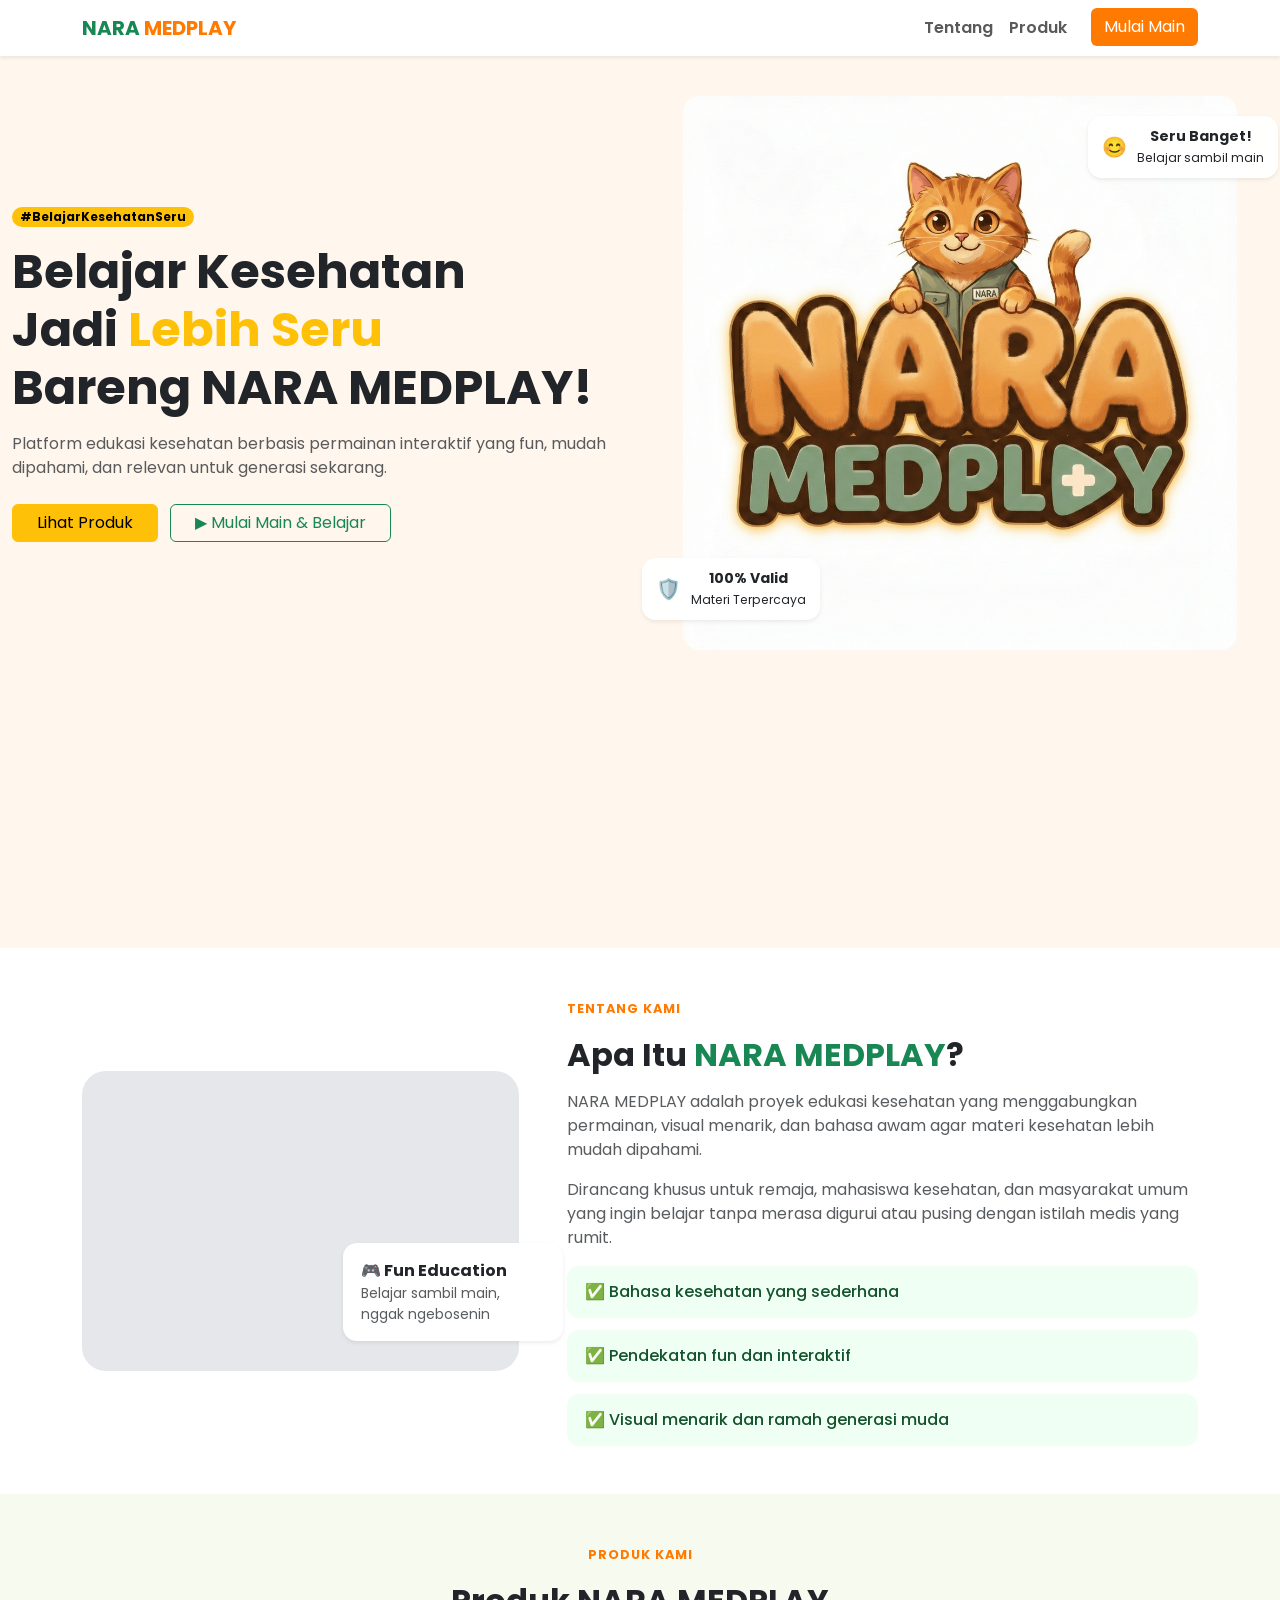
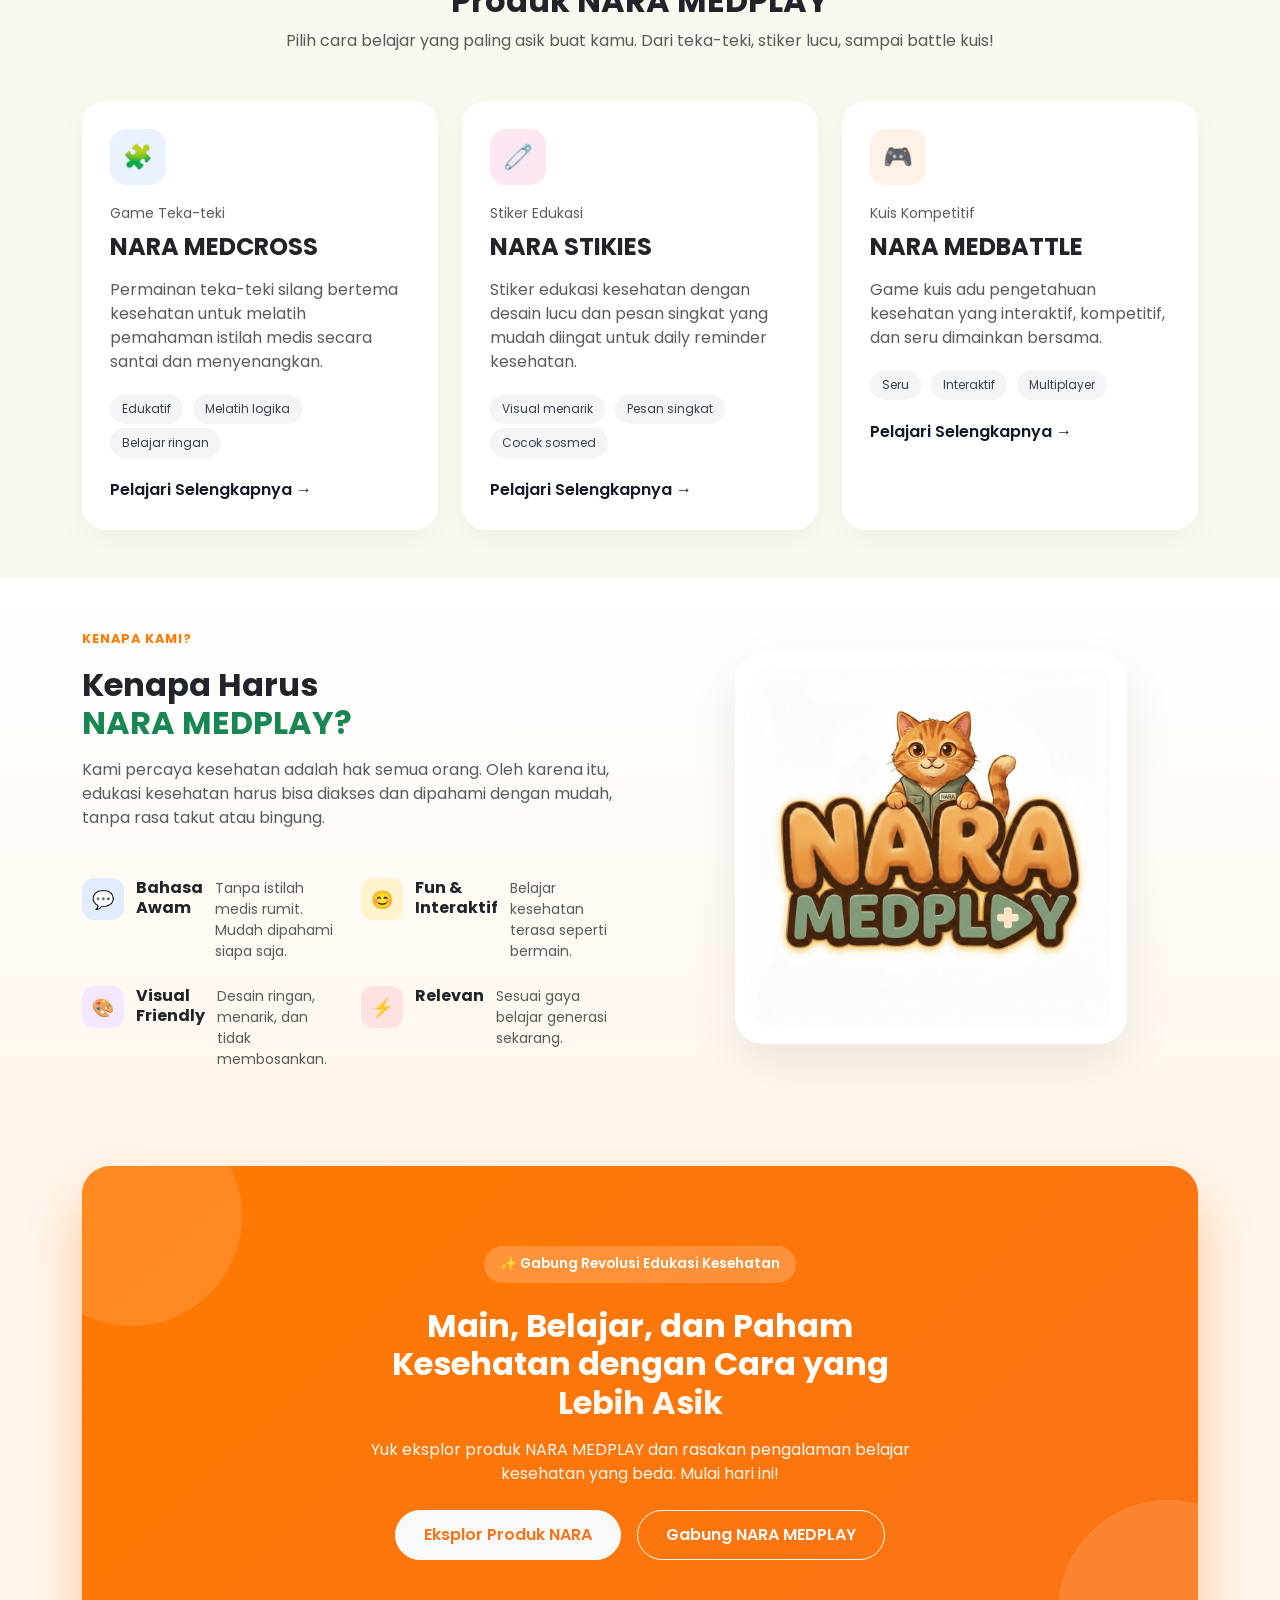
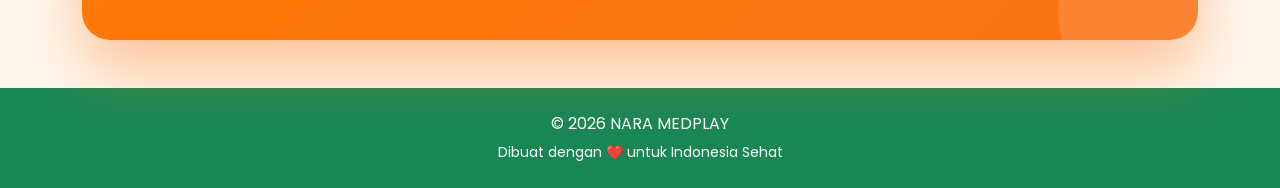
==== index.html @ 251568ed "Initial commit - NARA MEDPLAY landing page" ====
<!DOCTYPE html>
<html lang="id">
<head>
  <meta charset="UTF-8" />
  <title>NARA MEDPLAY</title>
  <meta name="viewport" content="width=device-width, initial-scale=1">

  <!-- Bootstrap CSS -->
  <link href="https://cdn.jsdelivr.net/npm/bootstrap@5.3.3/dist/css/bootstrap.min.css" rel="stylesheet">


  <!-- CSS -->

  <link rel="stylesheet" href="style.css">

  <!-- Google Font -->
  <link href="https://fonts.googleapis.com/css2?family=Poppins:wght@400;600;800&display=swap" rel="stylesheet">

  <style>
    body {
      font-family: 'Poppins', sans-serif;
    }
    .bg-green-soft { background-color: #e9f7ef; }
    .btn-orange { background-color: #ff7a00; color: white; }
    .btn-orange:hover { background-color: #e66e00; }
    .text-green { color: #198754; }
  </style>
</head>
<body>

<!-- NAVBAR -->
<nav class="navbar navbar-expand-lg bg-white shadow-sm fixed-top">
  <div class="container">
    <a class="navbar-brand fw-bold text-green" href="#">NARA <span style="color:#ff7a00">MEDPLAY</span></a>
    <button class="navbar-toggler" data-bs-toggle="collapse" data-bs-target="#nav">
      <span class="navbar-toggler-icon"></span>
    </button>
    <div id="nav" class="collapse navbar-collapse">
      <ul class="navbar-nav ms-auto fw-semibold">
        <li class="nav-item"><a class="nav-link" href="#about">Tentang</a></li>
        <li class="nav-item"><a class="nav-link" href="#produk">Produk</a></li>
        <li class="nav-item">
          <a class="btn btn-orange ms-lg-3" href="#produk">Mulai Main</a>
        </li>
      </ul>
    </div>
  </div>
</nav>

<!-- HERO -->
<section class="container-fluid hero-section pt-5 mt-5 py-5" style="background:#FFF7ED;">
  <div class="row align-items-center">

    <!-- KIRI: TEKS -->
    <div class="col-lg-6 mb-4 mb-lg-0">
      <span class="badge rounded-pill text-bg-warning mb-3">
        #BelajarKesehatanSeru
      </span>

      <h1 class="fw-bold display-5">
        Belajar Kesehatan<br>
        Jadi <span class="text-warning">Lebih Seru</span><br>
        Bareng NARA MEDPLAY!
      </h1>

      <p class="text-muted mt-3">
        Platform edukasi kesehatan berbasis permainan interaktif
        yang fun, mudah dipahami, dan relevan untuk generasi sekarang.
      </p>

      <div class="mt-4">
        <a href="#" class="btn btn-warning me-2 px-4">
          Lihat Produk
        </a>
        <a href="#" class="btn btn-outline-success px-4">
          ▶ Mulai Main & Belajar
        </a>
      </div>
    </div>

    <!-- KANAN: LOGO -->
<div class="col-lg-6 text-center">
  <div class="image-wrapper">

    <img
      src="assets/img/logo-nara.png"
      alt="NARA Medplay"
      class="img-fluid rounded-4 main-image"
    />

    <!-- KOTAK 1 -->
    <div class="info-card card-1 shadow-sm">
      <span class="icon">😊</span>
      <div>
        <strong>Seru Banget!</strong><br>
        <small>Belajar sambil main</small>
      </div>
    </div>

    <!-- KOTAK 2 -->
    <div class="info-card card-2 shadow-sm">
      <span class="icon">🛡️</span>
      <div>
        <strong>100% Valid</strong><br>
        <small>Materi Terpercaya</small>
      </div>
    </div>

  </div>
</div>


  </div>
</section>


<!-- ABOUT -->
<section class="about-section py-5">
  <div class="container">
    <div class="row align-items-center g-5">

      <!-- KIRI: GAMBAR -->
      <div class="col-md-5 position-relative">
       <div class="about-placeholder">

 
        <!-- <img src="assets/about-placeholder.png"
             alt="Tentang NARA Medplay"
             class="img-fluid rounded-4 shadow about-image"> -->
      </div>
        <!-- CARD FLOAT -->
        <div class="about-card shadow-sm">
          <strong>🎮 Fun Education</strong>
          <p class="mb-0 text-muted small">
            Belajar sambil main, nggak ngebosenin
          </p>
        </div>
      </div>

      <!-- KANAN: TEKS -->
      <div class="col-md-7">
        <span class="section-badge">TENTANG KAMI</span>

        <h2 class="fw-bold mt-3">
          Apa Itu <span class="text-success">NARA MEDPLAY</span>?
        </h2>

        <p class="text-muted mt-3">
          NARA MEDPLAY adalah proyek edukasi kesehatan yang menggabungkan
          permainan, visual menarik, dan bahasa awam agar materi kesehatan
          lebih mudah dipahami.
        </p>

        <p class="text-muted">
          Dirancang khusus untuk remaja, mahasiswa kesehatan, dan masyarakat
          umum yang ingin belajar tanpa merasa digurui atau pusing dengan
          istilah medis yang rumit.
        </p>

        <!-- LIST KEUNGGULAN -->
        <div class="feature-box">
          ✅ Bahasa kesehatan yang sederhana
        </div>
        <div class="feature-box">
          ✅ Pendekatan fun dan interaktif
        </div>
        <div class="feature-box">
          ✅ Visual menarik dan ramah generasi muda
        </div>
      </div>

    </div>
  </div>
</section>


<!-- PRODUK -->
<section class="product-section py-5">
  <div class="container">

    <!-- HEADER -->
    <div class="text-center mb-5">
      <span class="section-badge">PRODUK KAMI</span>
      <h2 class="fw-bold mt-3">Produk NARA MEDPLAY</h2>
      <p class="text-muted mt-2">
        Pilih cara belajar yang paling asik buat kamu.
        Dari teka-teki, stiker lucu, sampai battle kuis!
      </p>
    </div>

    <!-- CARD PRODUK -->
    <div class="row g-4">

      <!-- MEDCROSS -->
      <div class="col-md-4">
        <div class="product-card h-100">
          <div class="icon-box blue">
            🧩
          </div>

          <small class="text-muted">Game Teka-teki</small>
          <h4 class="fw-bold mt-2">NARA MEDCROSS</h4>

          <p class="text-muted mt-3">
            Permainan teka-teki silang bertema kesehatan untuk melatih
            pemahaman istilah medis secara santai dan menyenangkan.
          </p>

          <div class="tag-group">
            <span class="tag">Edukatif</span>
            <span class="tag">Melatih logika</span>
            <span class="tag">Belajar ringan</span>
          </div>

          <a href="soon.html" class="product-link">
            Pelajari Selengkapnya →
          </a>
        </div>
      </div>

      <!-- STIKIES -->
      <div class="col-md-4">
        <div class="product-card h-100">
          <div class="icon-box pink">
            🧷
          </div>

          <small class="text-muted">Stiker Edukasi</small>
          <h4 class="fw-bold mt-2">NARA STIKIES</h4>

          <p class="text-muted mt-3">
            Stiker edukasi kesehatan dengan desain lucu dan pesan singkat
            yang mudah diingat untuk daily reminder kesehatan.
          </p>

          <div class="tag-group">
            <span class="tag">Visual menarik</span>
            <span class="tag">Pesan singkat</span>
            <span class="tag">Cocok sosmed</span>
          </div>

          <a href="soon.html" class="product-link">
            Pelajari Selengkapnya →
          </a>
        </div>
      </div>

      <!-- MEDBATTLE -->
      <div class="col-md-4">
        <div class="product-card h-100">
          <div class="icon-box orange">
            🎮
          </div>

          <small class="text-muted">Kuis Kompetitif</small>
          <h4 class="fw-bold mt-2">NARA MEDBATTLE</h4>

          <p class="text-muted mt-3">
            Game kuis adu pengetahuan kesehatan yang interaktif,
            kompetitif, dan seru dimainkan bersama.
          </p>

          <div class="tag-group">
            <span class="tag">Seru</span>
            <span class="tag">Interaktif</span>
            <span class="tag">Multiplayer</span>
          </div>

          <a href="soon.html" class="product-link">
            Pelajari Selengkapnya →
          </a>
        </div>
      </div>

    </div>
  </div>
</section>

<!-- KENAPA HARUS NARA MEDPLAY -->

<section class="why-section py-5">
  <div class="container">
    <div class="row align-items-center g-5">

      <!-- KIRI: TEKS -->
      <div class="col-md-6">
        <span class="section-badge">KENAPA KAMI?</span>

        <h2 class="fw-bold mt-3">
          Kenapa Harus <br>
          <span class="text-success">NARA MEDPLAY?</span>
        </h2>

        <p class="text-muted mt-3">
          Kami percaya kesehatan adalah hak semua orang. Oleh karena itu,
          edukasi kesehatan harus bisa diakses dan dipahami dengan mudah,
          tanpa rasa takut atau bingung.
        </p>

        <div class="row g-4 mt-4">

          <div class="col-sm-6">
            <div class="why-item">
              <div class="why-icon blue">💬</div>
              <h6 class="fw-bold mb-1">Bahasa Awam</h6>
              <p class="small text-muted mb-0">
                Tanpa istilah medis rumit. Mudah dipahami siapa saja.
              </p>
            </div>
          </div>

          <div class="col-sm-6">
            <div class="why-item">
              <div class="why-icon yellow">😊</div>
              <h6 class="fw-bold mb-1">Fun & Interaktif</h6>
              <p class="small text-muted mb-0">
                Belajar kesehatan terasa seperti bermain.
              </p>
            </div>
          </div>

          <div class="col-sm-6">
            <div class="why-item">
              <div class="why-icon purple">🎨</div>
              <h6 class="fw-bold mb-1">Visual Friendly</h6>
              <p class="small text-muted mb-0">
                Desain ringan, menarik, dan tidak membosankan.
              </p>
            </div>
          </div>

          <div class="col-sm-6">
            <div class="why-item">
              <div class="why-icon red">⚡</div>
              <h6 class="fw-bold mb-1">Relevan</h6>
              <p class="small text-muted mb-0">
                Sesuai gaya belajar generasi sekarang.
              </p>
            </div>
          </div>

        </div>
      </div>

      <!-- KANAN: GAMBAR / LOGO -->
      <div class="col-md-6 text-center">
        <div class="why-image-wrapper">
          <!-- GANTI SRC DENGAN LOGO KAMU -->
          <img src="assets/img/logo-nara.png"
               alt="NARA MEDPLAY"
               class="img-fluid why-image">
        </div>
      </div>

    </div>
  </div>
</section>

<!--CTA SECTION-->

<section class="cta-section py-5">
  <div class="container">
    <div class="cta-box text-center text-white position-relative">

      <!-- Badge kecil -->
      <span class="cta-badge">
        ✨ Gabung Revolusi Edukasi Kesehatan
      </span>

      <h2 class="fw-bold mt-4">
        Main, Belajar, dan Paham <br>
        Kesehatan dengan Cara yang <br>
        <span class="cta-highlight">Lebih Asik</span>
      </h2>

      <p class="cta-text mt-3">
        Yuk eksplor produk NARA MEDPLAY dan rasakan pengalaman
        belajar kesehatan yang beda. Mulai hari ini!
      </p>

      <div class="cta-button-group mt-4">
        <a href="#products" class="btn btn-light cta-btn-primary">
          Eksplor Produk NARA
        </a>
        <a href="#" class="btn btn-outline-light cta-btn-secondary">
          Gabung NARA MEDPLAY
        </a>
      </div>

      <!-- dekorasi -->
      <div class="cta-circle left"></div>
      <div class="cta-circle right"></div>

    </div>
  </div>
</section>


<!-- FOOTER -->
<footer class="bg-success text-white text-center py-4">
  <p class="mb-1">© 2026 NARA MEDPLAY</p>
  <small>Dibuat dengan ❤️ untuk Indonesia Sehat</small>
</footer>

<!-- Bootstrap JS -->
<script src="https://cdn.jsdelivr.net/npm/bootstrap@5.3.3/dist/js/bootstrap.bundle.min.js"></script>
</body>
</html>
---- style.css ----
/* =========================
   NARA MEDPLAY - HERO
========================= */

/* HERO SECTION */
.hero-section {
  background: linear-gradient(to right, #FFF7ED, #F0FDF4);
  min-height: 100vh;
  padding-top: 120px; /* jarak dari navbar */
}

/* IMAGE WRAPPER */
.image-wrapper {
  position: relative;
  display: inline-block;
}

/* GAMBAR / LOGO */
.main-image {
  max-width: 90%;
  border-radius: 20px;
}

/* FLOATING CARD */
.info-card {
  position: absolute;
    backdrop-filter: blur(6px);
  background: rgba(255,255,255,0.95);
  border-radius: 14px;
  padding: 10px 14px;
  display: flex;
  align-items: center;
  gap: 10px;
  font-size: 14px;
  box-shadow: 0 10px 25px rgba(0,0,0,0.08);
}

@media (max-width: 768px) {
  .info-card {
    display: none;
  }
}

/* ICON DALAM CARD */
.info-card .icon {
  font-size: 20px;
}

/* POSISI CARD */
.card-1 {
  top: 20px;
  right: -10px;
}

.card-2 {
  bottom: 30px;
  left: -10px;
}

/* RESPONSIVE (HP) */
@media (max-width: 768px) {
  .info-card {
    display: none;
  }
}

.about-section {
  background-color: #ffffff;
}

/* Badge kecil di atas judul */
.section-badge {
  display: inline-block;
  font-size: 0.8rem;
  font-weight: 700;
  color: #ff7a00;
  letter-spacing: 1px;
}

/* Gambar kiri */
.about-image {
  width: 100%;
  object-fit: cover;
}

.about-placeholder {
  width: 100%;
  height: 300px;
  background: #e5e7eb;
  border-radius: 24px;
}

/* Card ngambang */
.about-card {
  position: absolute;
  right: -20px;
  bottom: 30px;
  background: #ffffff;
  padding: 16px 18px;
  border-radius: 14px;
  max-width: 220px;
}

/* List hijau */
.feature-box {
  background-color: #f0fff4;
  border-radius: 12px;
  padding: 14px 18px;
  margin-top: 12px;
  font-weight: 500;
  color: #14532d;
}

.product-section {
  background-color: #f7faef;
}

/* Card utama */
.product-card {
  background: #ffffff;
  padding: 28px;
  border-radius: 24px;
  box-shadow: 0 12px 30px rgba(0, 0, 0, 0.04);
  transition: transform 0.3s ease, box-shadow 0.3s ease;
}

.product-card:hover {
  transform: translateY(-6px);
  box-shadow: 0 18px 40px rgba(0, 0, 0, 0.08);
}

/* Icon */
.icon-box {
  width: 56px;
  height: 56px;
  border-radius: 16px;
  display: flex;
  align-items: center;
  justify-content: center;
  font-size: 24px;
  margin-bottom: 16px;
}

.icon-box.blue {
  background: #eaf2ff;
  color: #2563eb;
}

.icon-box.pink {
  background: #fde7f3;
  color: #db2777;
}

.icon-box.orange {
  background: #fff1e6;
  color: #f97316;
}

/* Tag */
.tag-group {
  margin-top: 16px;
}

.tag {
  display: inline-block;
  background: #f3f4f6;
  color: #374151;
  font-size: 0.75rem;
  padding: 6px 12px;
  border-radius: 999px;
  margin: 4px 6px 0 0;
}

/* Link bawah */
.product-link {
  display: inline-block;
  margin-top: 20px;
  font-weight: 600;
  color: #111827;
  text-decoration: none;
}

.product-link:hover {
  text-decoration: underline;
}

.why-section {
  background: linear-gradient(180deg, #ffffff, #fff7ed);
}

/* Box item */
.why-item {
  display: flex;
  gap: 12px;
  align-items: flex-start;
}

/* Icon bulat */
.why-icon {
  width: 42px;
  height: 42px;
  border-radius: 12px;
  display: flex;
  align-items: center;
  justify-content: center;
  font-size: 18px;
  flex-shrink: 0;
}

.why-icon.blue {
  background: #e0edff;
  color: #2563eb;
}

.why-icon.yellow {
  background: #fff3cd;
  color: #f59e0b;
}

.why-icon.purple {
  background: #f3e8ff;
  color: #9333ea;
}

.why-icon.red {
  background: #fee2e2;
  color: #dc2626;
}

/* Gambar kanan */
.why-image-wrapper {
  background: #ffffff;
  padding: 16px;
  border-radius: 28px;
  box-shadow: 0 20px 50px rgba(0,0,0,0.08);
  display: inline-block;
}

.why-image {
  border-radius: 20px;
  max-height: 360px;
  object-fit: contain;
}

.cta-section {
  background: #fff7ed;
}

.cta-box {
  background: linear-gradient(135deg, #ff7a00, #f97316);
  border-radius: 28px;
  padding: 80px 20px;
  overflow: hidden;
  box-shadow: 0 30px 60px rgba(249, 115, 22, 0.4);
}

/* Badge */
.cta-badge {
  display: inline-block;
  background: rgba(255, 255, 255, 0.2);
  padding: 8px 16px;
  border-radius: 999px;
  font-size: 0.85rem;
  font-weight: 600;
}

/* Text */
.cta-highlight {
  color: #fff7ed;
}

.cta-text {
  max-width: 620px;
  margin: auto;
  opacity: 0.95;
}

/* Button */
.cta-button-group {
  display: flex;
  justify-content: center;
  gap: 16px;
  flex-wrap: wrap;
}

.cta-btn-primary {
  border-radius: 999px;
  padding: 12px 28px;
  font-weight: 600;
  color: #f97316;
}

.cta-btn-secondary {
  border-radius: 999px;
  padding: 12px 28px;
  font-weight: 600;
}

/* Dekorasi bulat */
.cta-circle {
  position: absolute;
  width: 220px;
  height: 220px;
  background: rgba(255, 255, 255, 0.12);
  border-radius: 50%;
}

.cta-circle.left {
  top: -60px;
  left: -60px;
}

.cta-circle.right {
  bottom: -80px;
  right: -80px;
}

/* ===== COMING SOON ===== */

.comingsoon-section {
  height: 100vh;
  background: radial-gradient(circle at center, #111 0%, #000 100%);
  display: flex;
  align-items: center;
  justify-content: center;
  color: white;
}

.comingsoon-title {
  font-size: 5rem;
  font-weight: 900;
  letter-spacing: 5px;
  animation: fadeUp 1s ease forwards;
}

.comingsoon-sub {
  font-size: 1.2rem;
  opacity: 0.8;
}

@keyframes fadeUp {
  from {
    opacity: 0;
    transform: translateY(40px);
  }
  to {
    opacity: 1;
    transform: translateY(0);
  }
}
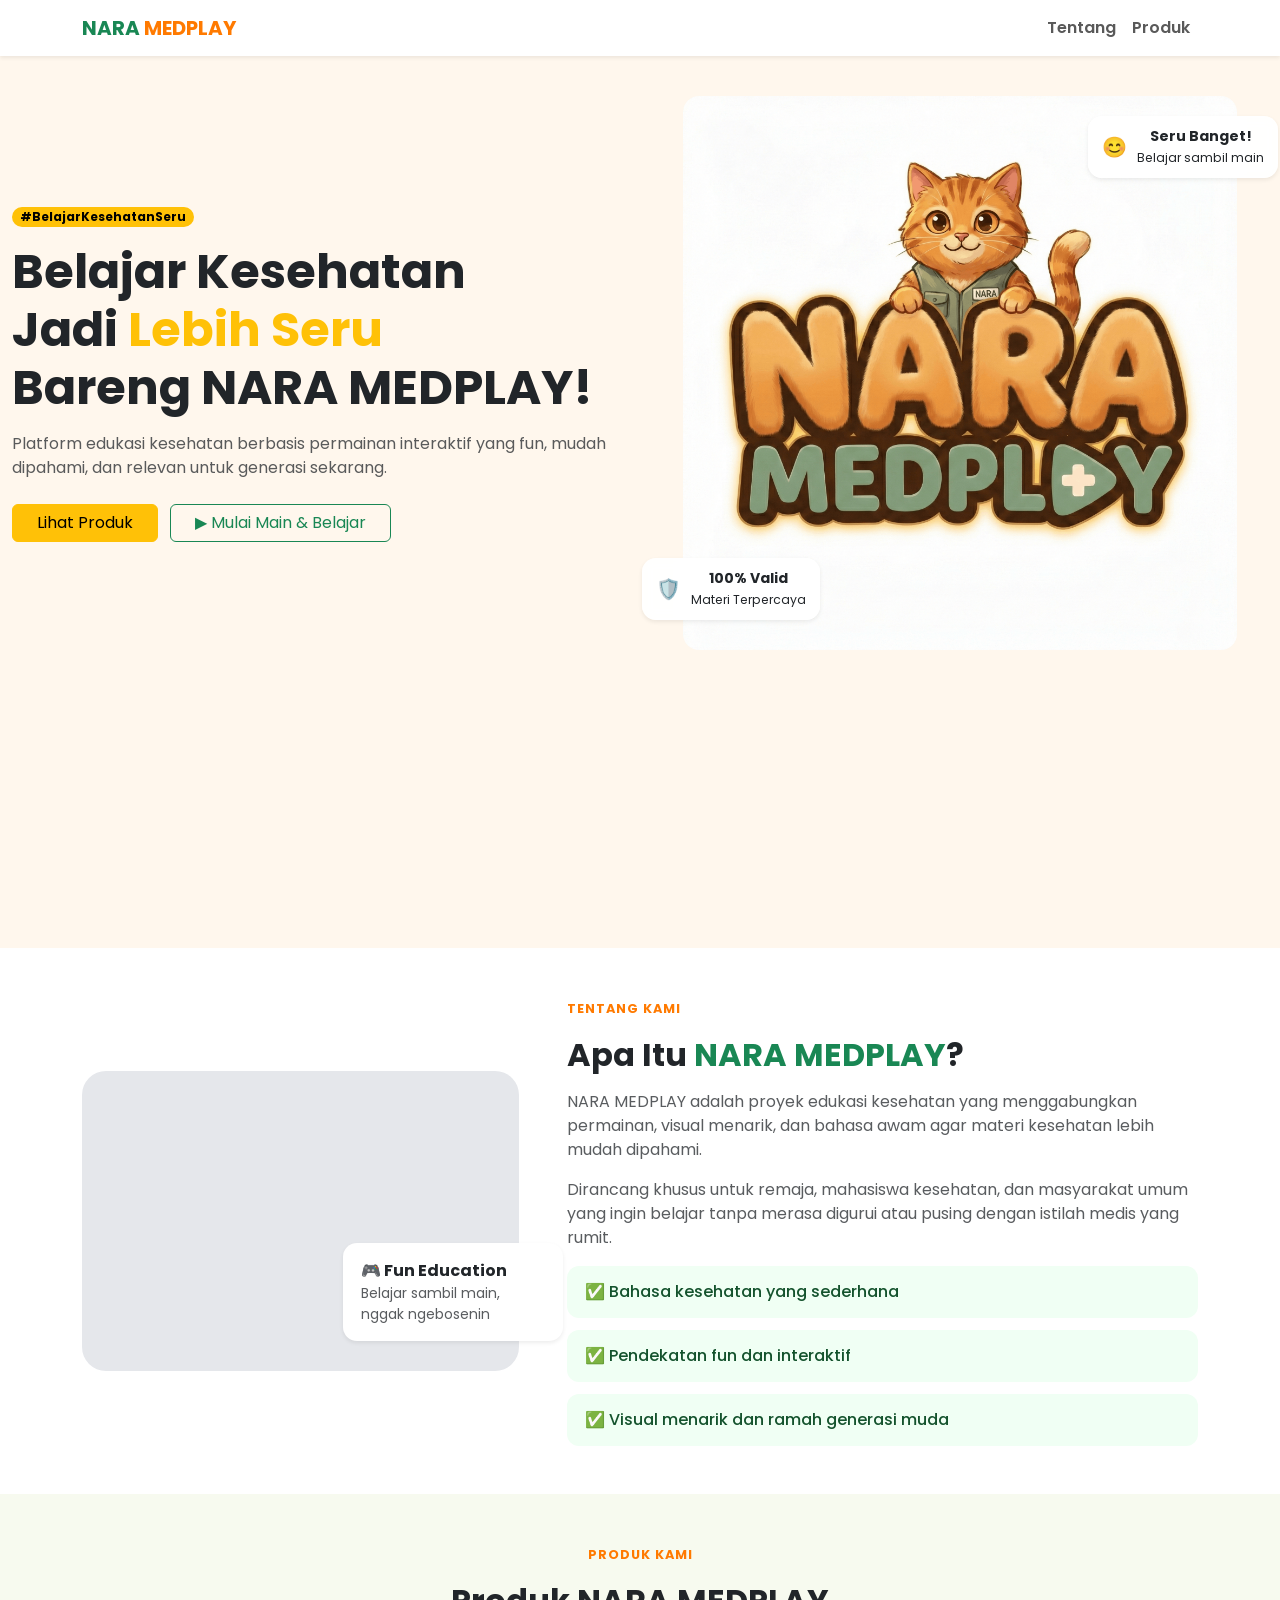
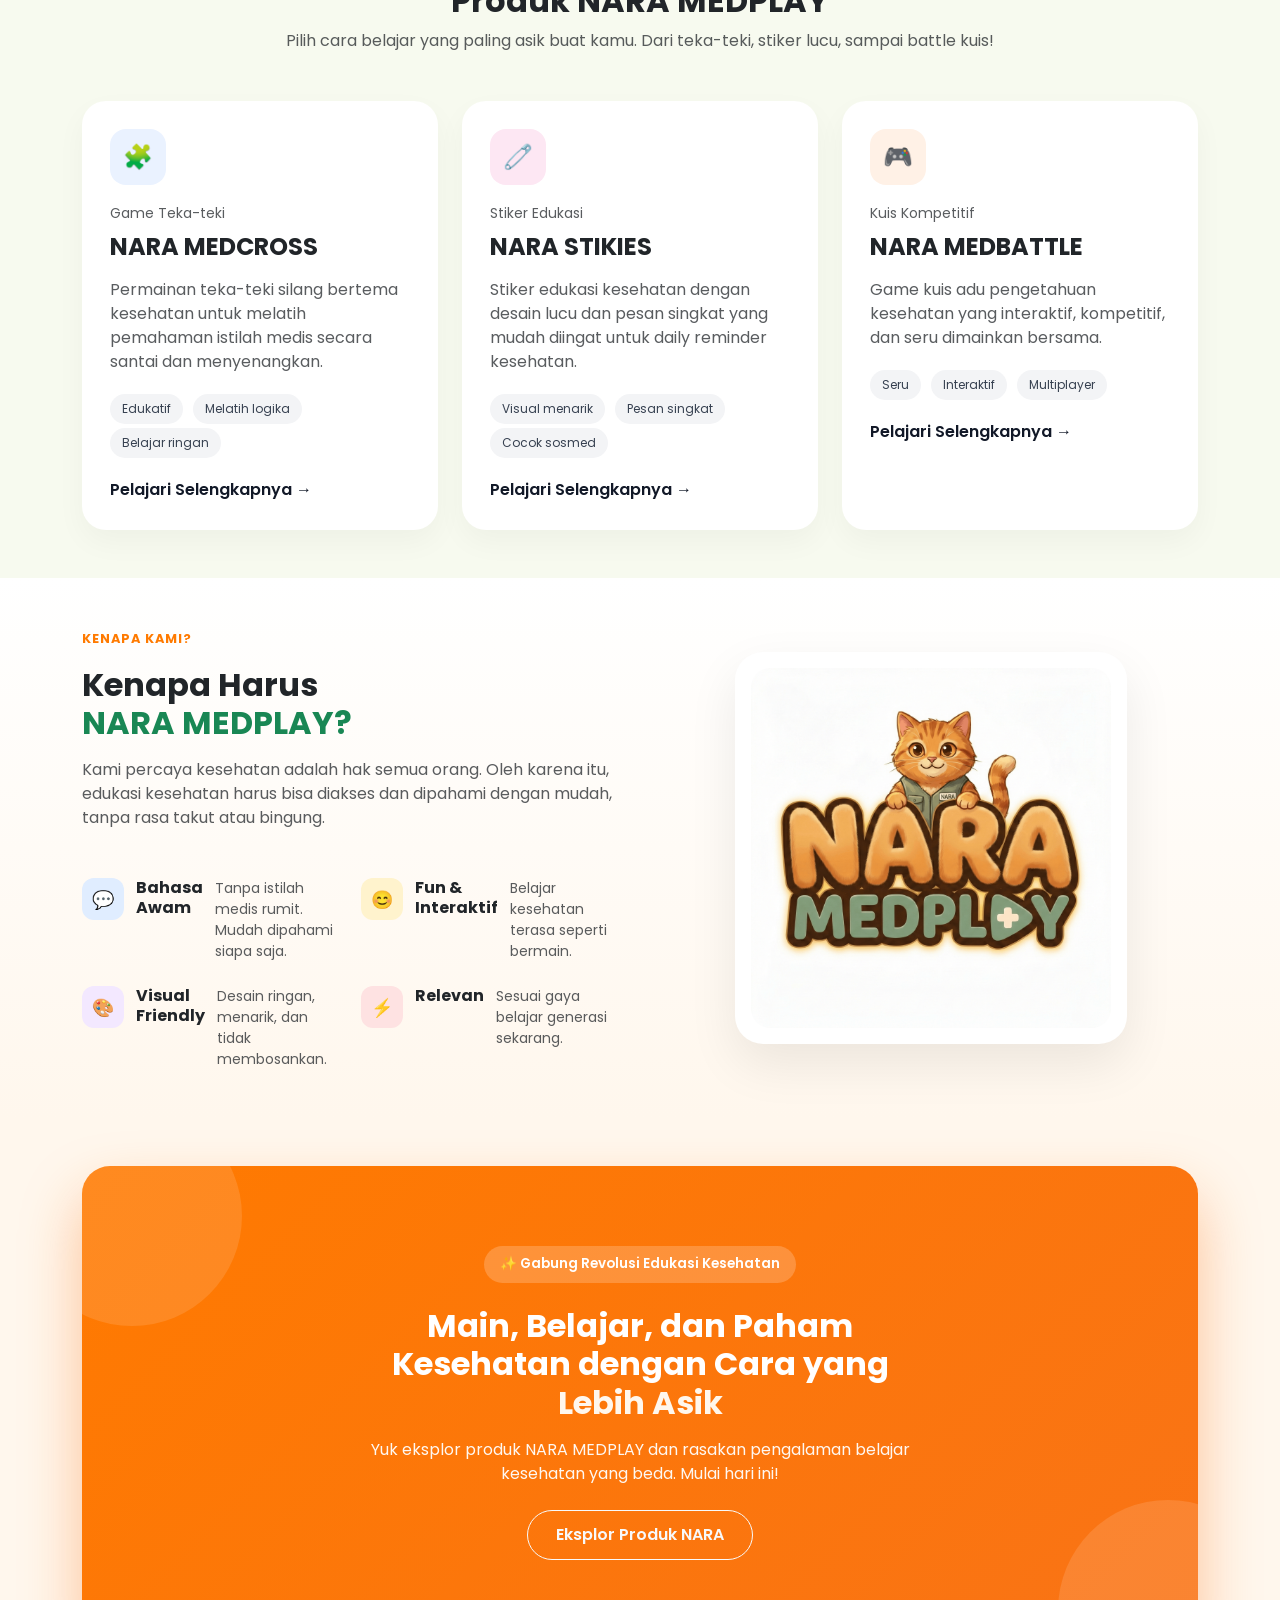
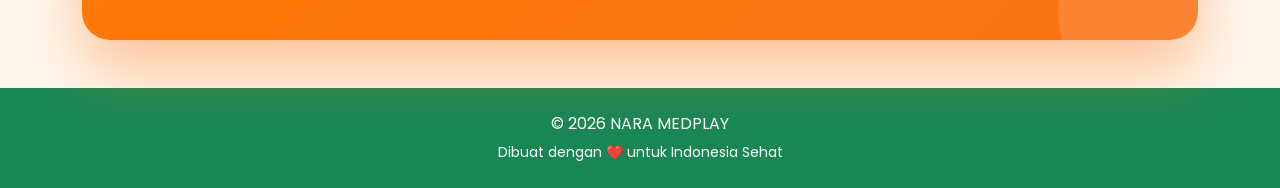
==== commit 0594ca4e: "add konten" ====
--- a/index.html
+++ b/index.html
@@ -39,9 +39,6 @@
       <ul class="navbar-nav ms-auto fw-semibold">
         <li class="nav-item"><a class="nav-link" href="#about">Tentang</a></li>
         <li class="nav-item"><a class="nav-link" href="#produk">Produk</a></li>
-        <li class="nav-item">
-          <a class="btn btn-orange ms-lg-3" href="#produk">Mulai Main</a>
-        </li>
       </ul>
     </div>
   </div>
@@ -115,7 +112,7 @@
 
 
 <!-- ABOUT -->
-<section class="about-section py-5">
+<section class="about-section py-5" id="about">
   <div class="container">
     <div class="row align-items-center g-5">
 
@@ -175,7 +172,7 @@
 
 
 <!-- PRODUK -->
-<section class="product-section py-5">
+<section class="product-section py-5" id="produk">
   <div class="container">
 
     <!-- HEADER -->
@@ -379,11 +376,11 @@
       </p>
 
       <div class="cta-button-group mt-4">
-        <a href="#products" class="btn btn-light cta-btn-primary">
+        <!--<a href="#products" class="btn btn-light cta-btn-primary">
           Eksplor Produk NARA
-        </a>
-        <a href="#" class="btn btn-outline-light cta-btn-secondary">
-          Gabung NARA MEDPLAY
+        </a> -->
+        <a href="#produk" class="btn btn-outline-light cta-btn-secondary">
+          Eksplor Produk NARA
         </a>
       </div>
 
@@ -398,7 +395,11 @@
 
 <!-- FOOTER -->
 <footer class="bg-success text-white text-center py-4">
-  <p class="mb-1">© 2026 NARA MEDPLAY</p>
+  <p class="mb-1">
+  <a href="https://instagram.com/naramedply.official" target="_blank" class="footer-link">
+    © 2026 NARA MEDPLAY
+  </a>
+</p>
   <small>Dibuat dengan ❤️ untuk Indonesia Sehat</small>
 </footer>
 
--- a/style.css
+++ b/style.css
@@ -315,6 +315,16 @@
   right: -80px;
 }
 
+.footer-link {
+  text-decoration: none;
+  color: inherit;
+}
+
+.footer-link:hover {
+  opacity: 0.7;
+}
+
+
 /* ===== COMING SOON ===== */
 
 .comingsoon-section {
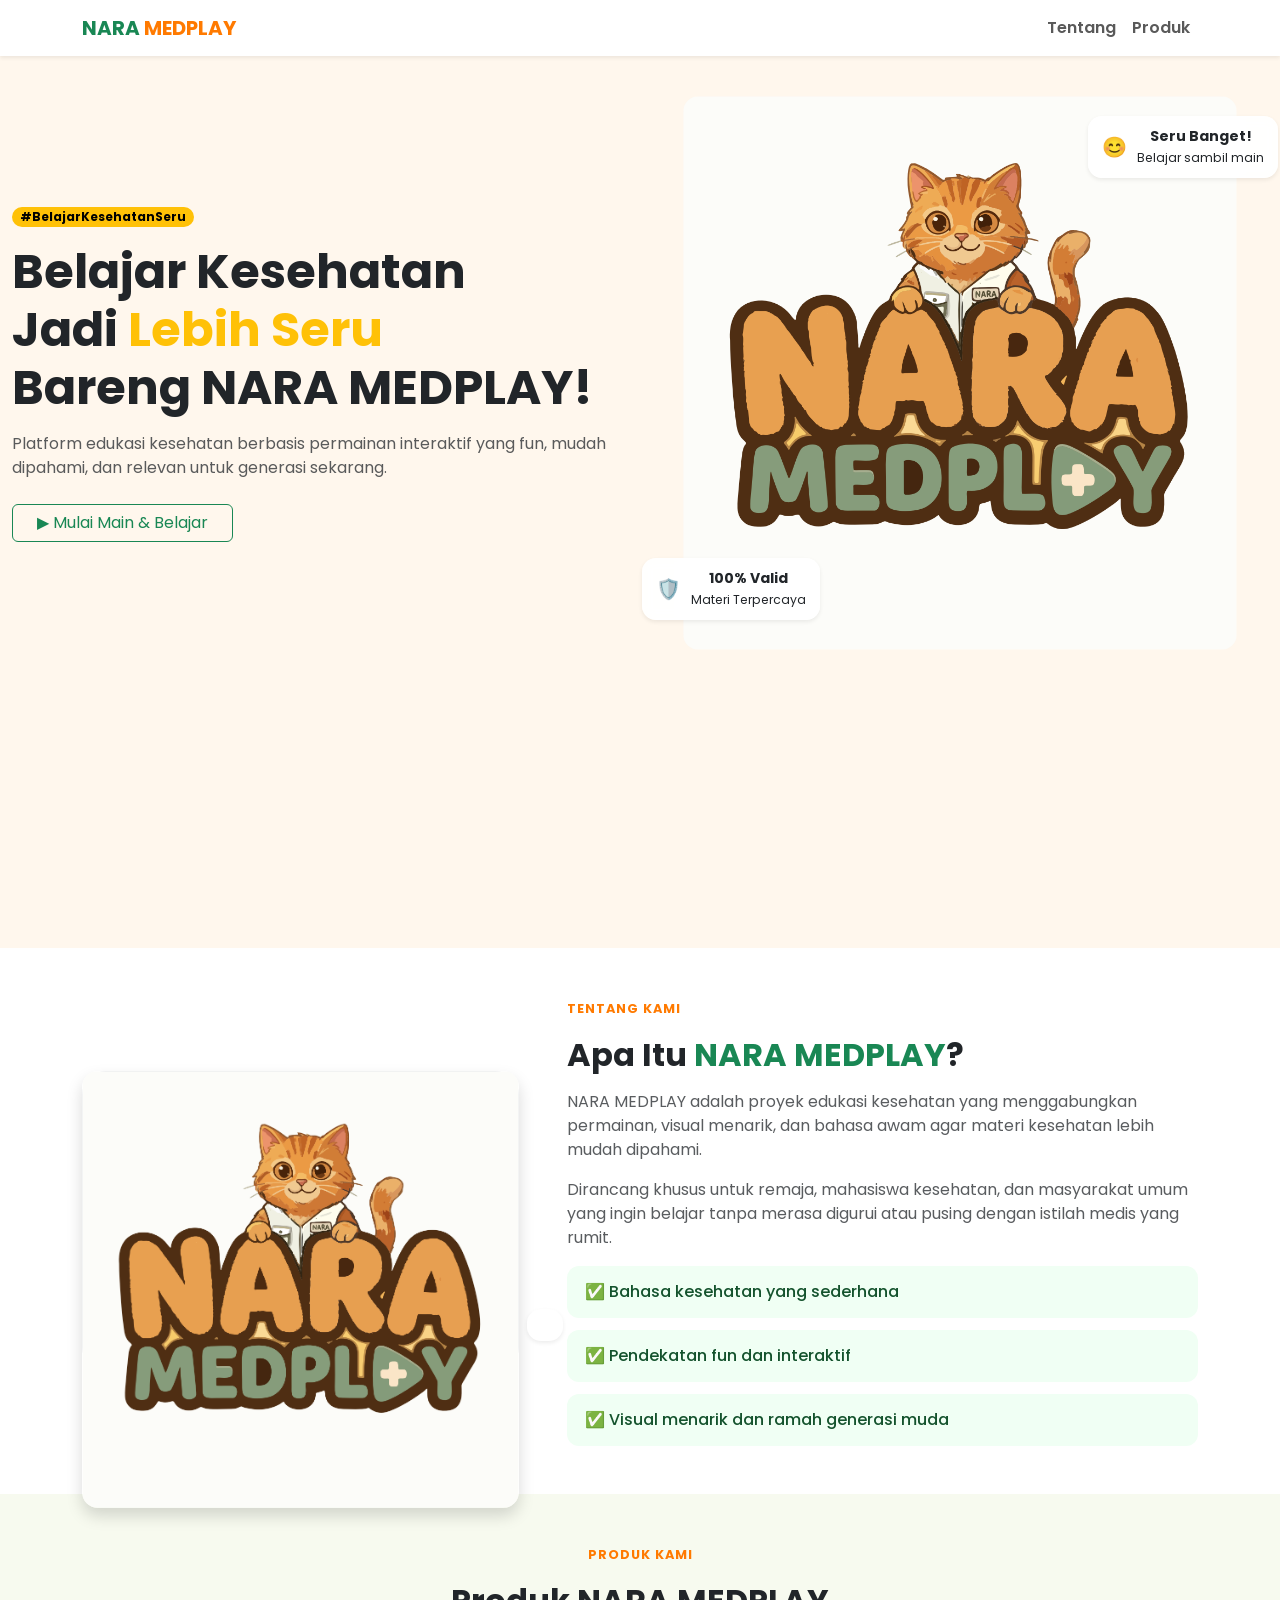
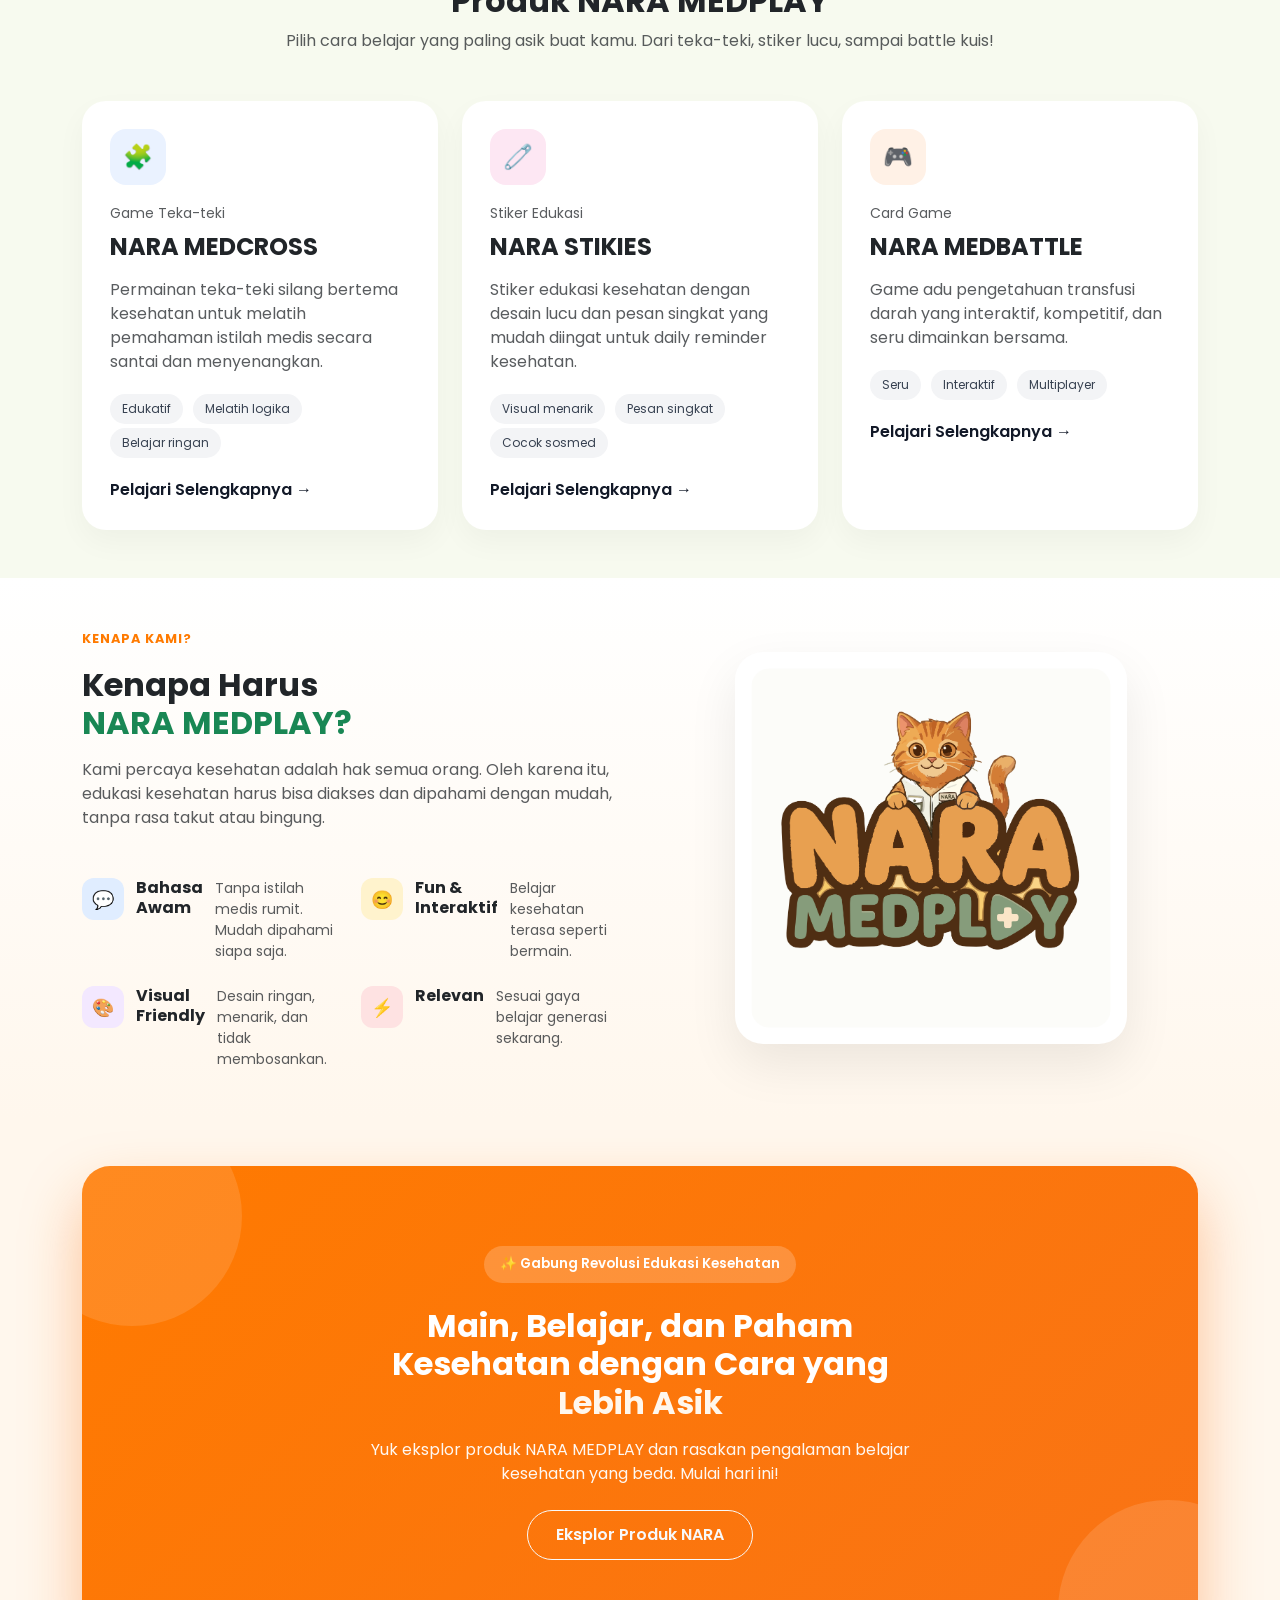
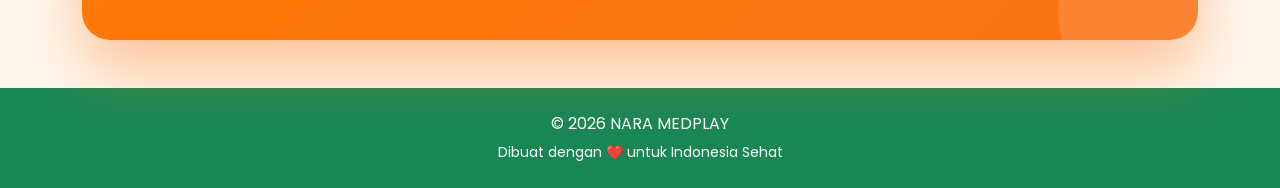
==== commit 9aa6c7f8: "edit gambar nara" ====
--- a/index.html
+++ b/index.html
@@ -66,10 +66,10 @@
       </p>
 
       <div class="mt-4">
-        <a href="#" class="btn btn-warning me-2 px-4">
+       <!--  <a href="#" class="btn btn-warning me-2 px-4">
           Lihat Produk
-        </a>
-        <a href="#" class="btn btn-outline-success px-4">
+        </a> -->
+        <a href="#produk" class="btn btn-outline-success px-4">
           ▶ Mulai Main & Belajar
         </a>
       </div>
@@ -121,17 +121,18 @@
        <div class="about-placeholder">
 
  
-        <!-- <img src="assets/about-placeholder.png"
+         <img src="assets/img/logo-nara.png"
              alt="Tentang NARA Medplay"
-             class="img-fluid rounded-4 shadow about-image"> -->
-      </div>
+             class="img-fluid rounded-4 shadow about-image"> 
+      </div>
+      
         <!-- CARD FLOAT -->
         <div class="about-card shadow-sm">
-          <strong>🎮 Fun Education</strong>
+          <!-- <strong>🎮 Fun Education</strong>
           <p class="mb-0 text-muted small">
             Belajar sambil main, nggak ngebosenin
-          </p>
-        </div>
+          </p> --->
+        </div> 
       </div>
 
       <!-- KANAN: TEKS -->
@@ -186,7 +187,7 @@
     </div>
 
     <!-- CARD PRODUK -->
-    <div class="row g-4">
+    <div class="row justify-content-center g-4">
 
       <!-- MEDCROSS -->
       <div class="col-md-4">
@@ -249,6 +250,33 @@
             🎮
           </div>
 
+          <small class="text-muted">Card Game</small>
+          <h4 class="fw-bold mt-2">NARA MEDBATTLE</h4>
+
+          <p class="text-muted mt-3">
+            Game adu pengetahuan transfusi darah yang interaktif,
+            kompetitif, dan seru dimainkan bersama.
+          </p>
+
+          <div class="tag-group">
+            <span class="tag">Seru</span>
+            <span class="tag">Interaktif</span>
+            <span class="tag">Multiplayer</span>
+          </div>
+
+          <a href="soon.html" class="product-link">
+            Pelajari Selengkapnya →
+          </a>
+        </div>
+      </div>
+
+       <!-- SCIENTIA 
+      <div class="col-md-4">
+        <div class="product-card h-100">
+          <div class="icon-box orange">
+            🎮
+          </div>
+
           <small class="text-muted">Kuis Kompetitif</small>
           <h4 class="fw-bold mt-2">NARA MEDBATTLE</h4>
 
@@ -267,7 +295,8 @@
             Pelajari Selengkapnya →
           </a>
         </div>
-      </div>
+      </div> -->
+
 
     </div>
   </div>
@@ -405,5 +434,7 @@
 
 <!-- Bootstrap JS -->
 <script src="https://cdn.jsdelivr.net/npm/bootstrap@5.3.3/dist/js/bootstrap.bundle.min.js"></script>
+
+
 </body>
 </html>
--- a/style.css
+++ b/style.css
@@ -361,3 +361,4 @@
 
 
 
+
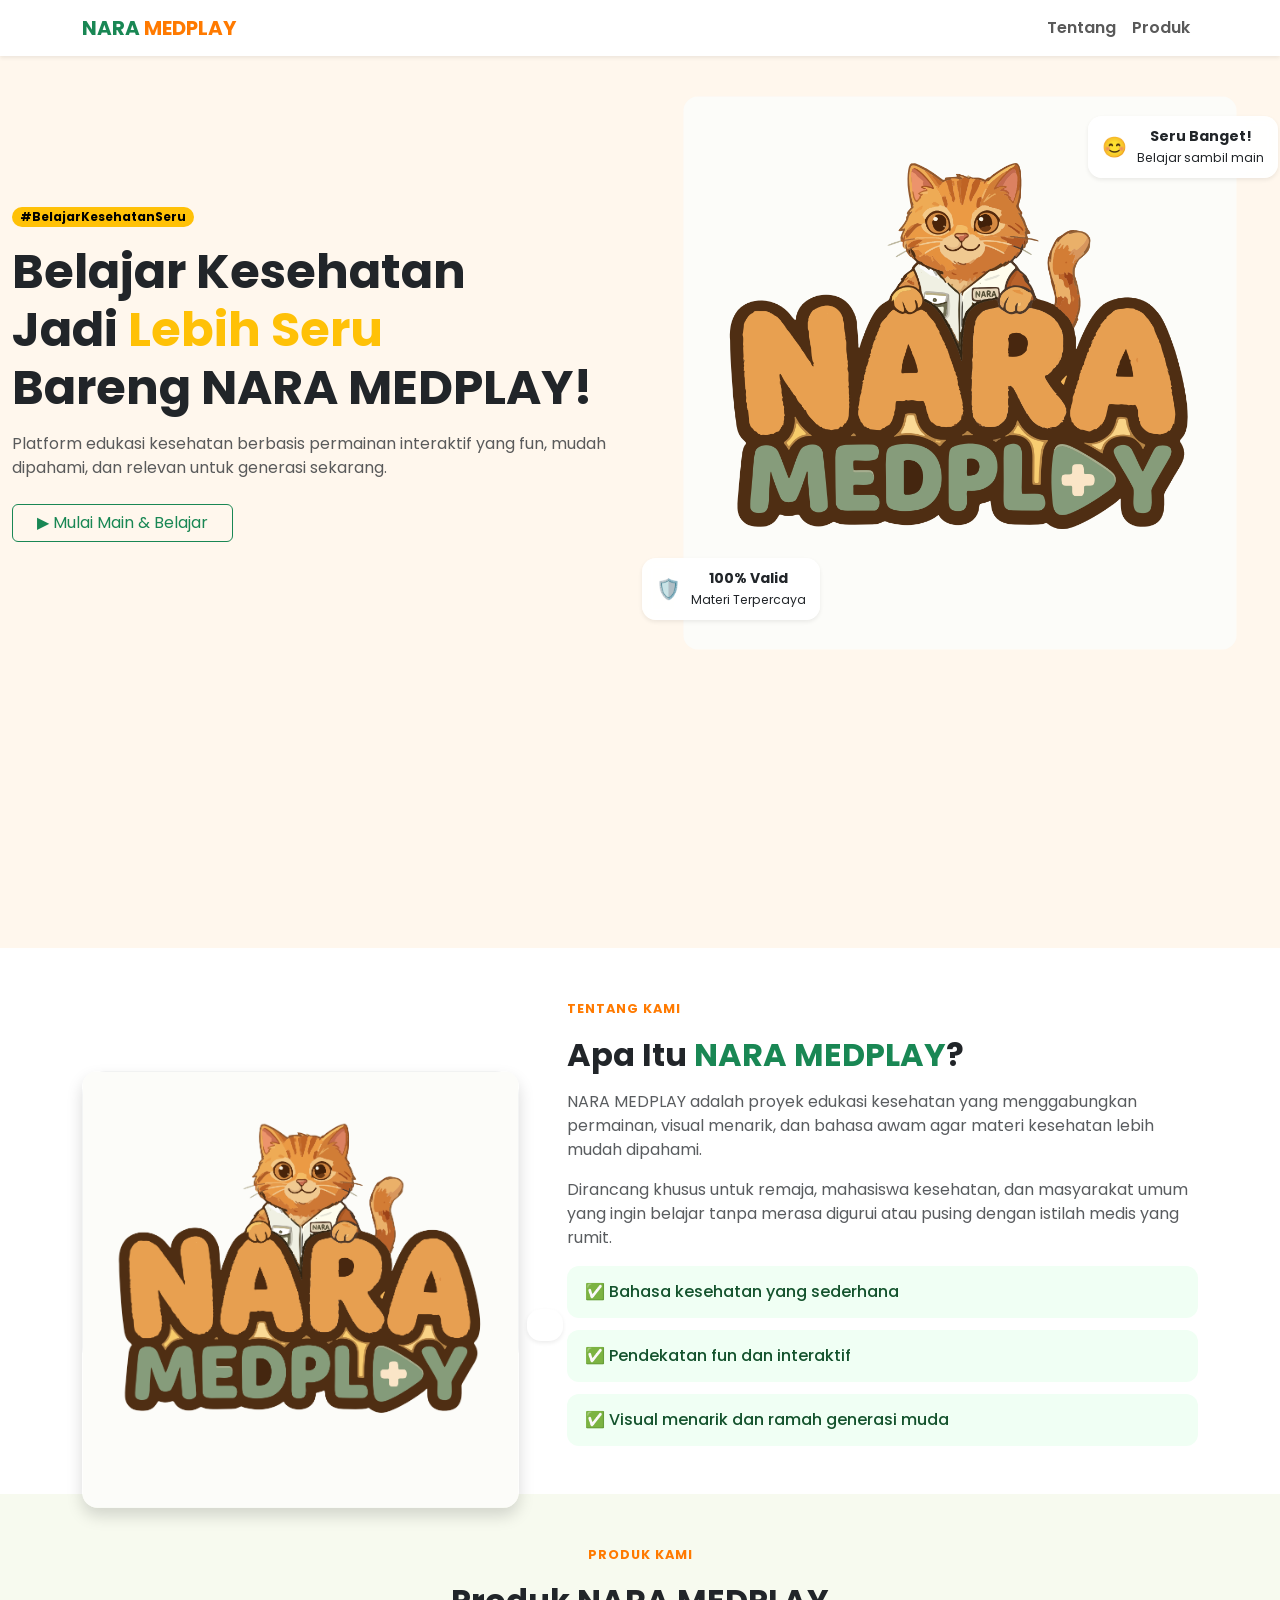
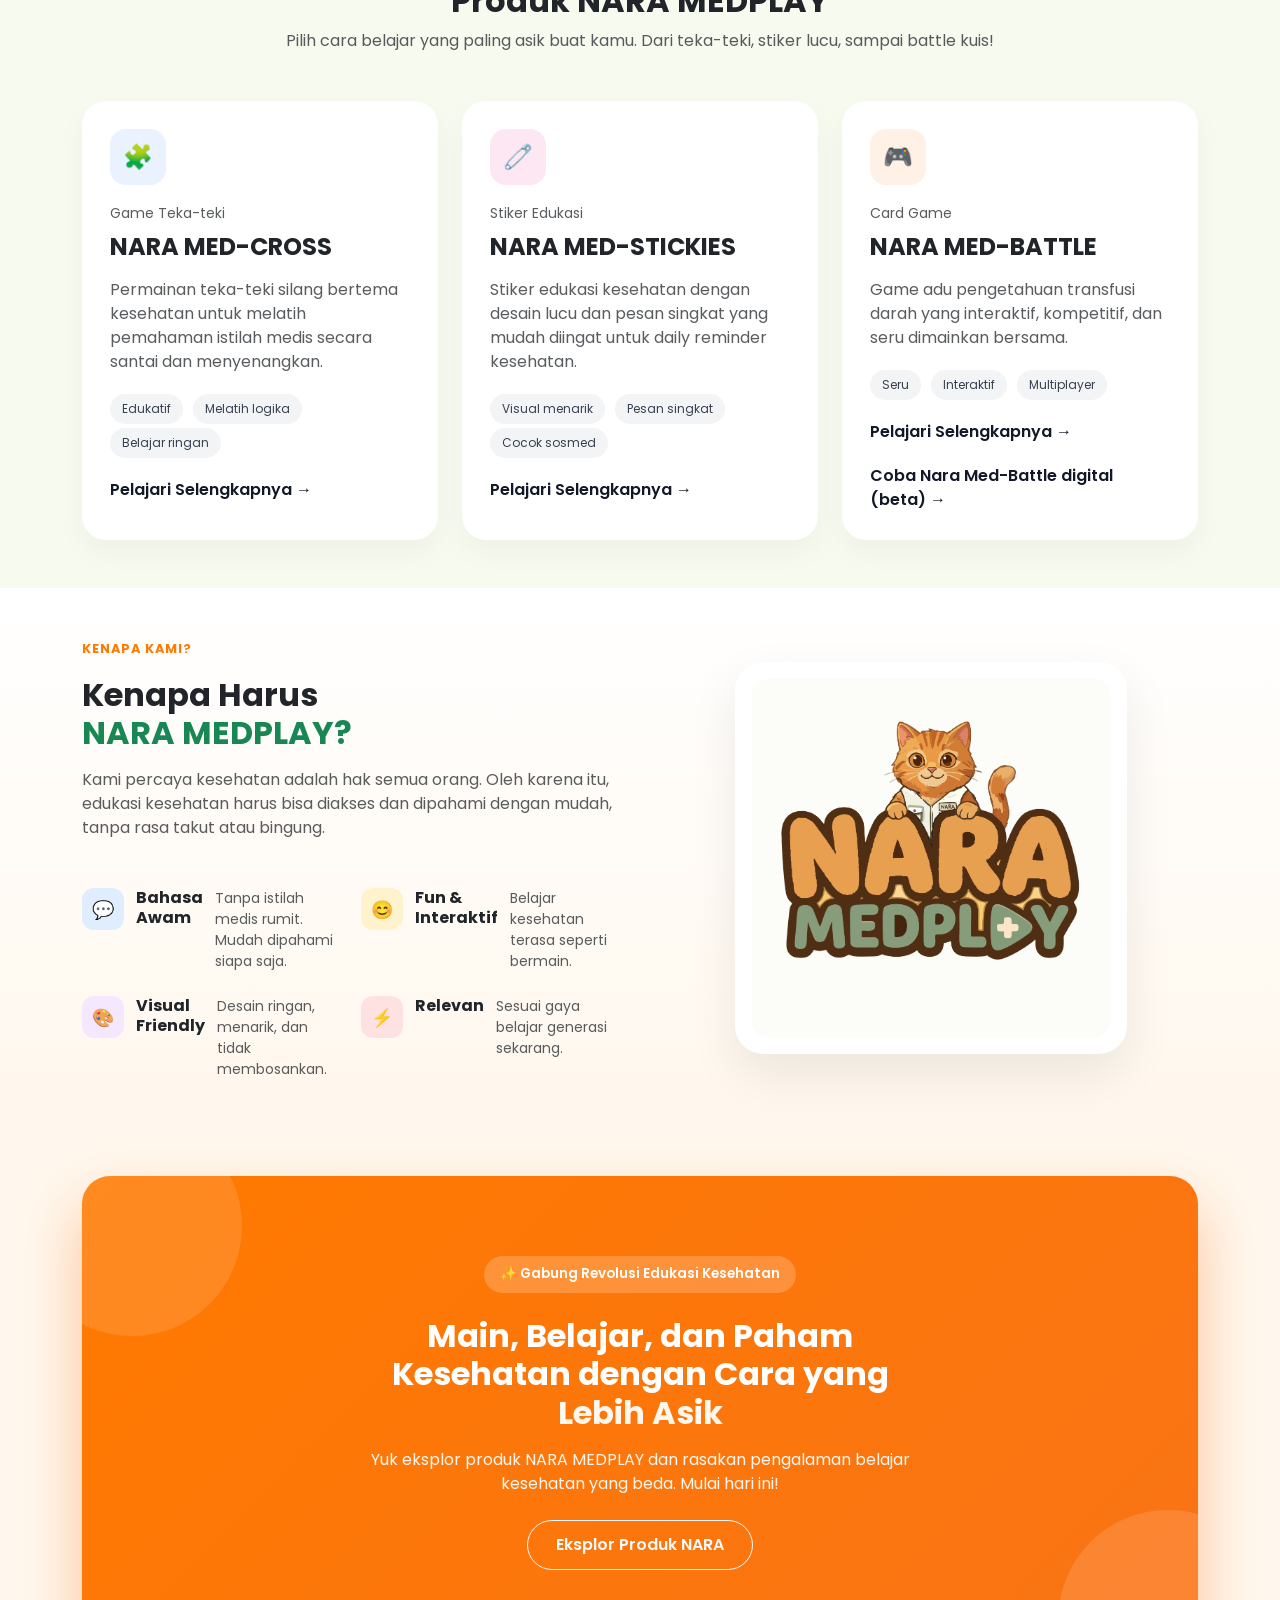
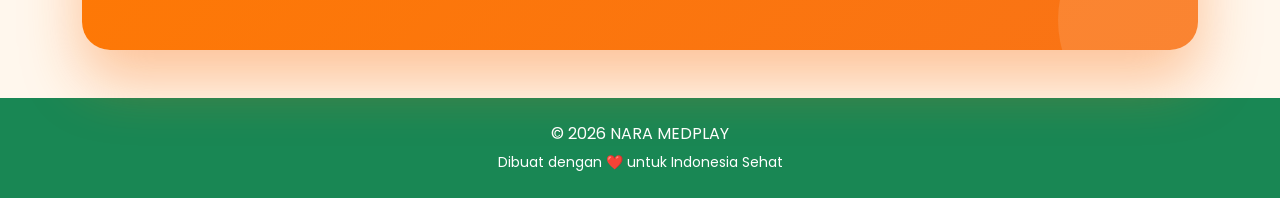
==== commit c7934255: "menambahkan link pada masing masing produk" ====
--- a/index.html
+++ b/index.html
@@ -197,7 +197,7 @@
           </div>
 
           <small class="text-muted">Game Teka-teki</small>
-          <h4 class="fw-bold mt-2">NARA MEDCROSS</h4>
+          <h4 class="fw-bold mt-2">NARA MED-CROSS</h4>
 
           <p class="text-muted mt-3">
             Permainan teka-teki silang bertema kesehatan untuk melatih
@@ -210,7 +210,7 @@
             <span class="tag">Belajar ringan</span>
           </div>
 
-          <a href="soon.html" class="product-link">
+          <a href="http://lynk.id/naramedplay/k17z0goypkzx/checkout" class="product-link">
             Pelajari Selengkapnya →
           </a>
         </div>
@@ -224,7 +224,7 @@
           </div>
 
           <small class="text-muted">Stiker Edukasi</small>
-          <h4 class="fw-bold mt-2">NARA STIKIES</h4>
+          <h4 class="fw-bold mt-2">NARA MED-STICKIES</h4>
 
           <p class="text-muted mt-3">
             Stiker edukasi kesehatan dengan desain lucu dan pesan singkat
@@ -237,7 +237,7 @@
             <span class="tag">Cocok sosmed</span>
           </div>
 
-          <a href="soon.html" class="product-link">
+          <a href="http://lynk.id/naramedplay/7kxyqwqer96e/checkout" class="product-link">
             Pelajari Selengkapnya →
           </a>
         </div>
@@ -251,7 +251,7 @@
           </div>
 
           <small class="text-muted">Card Game</small>
-          <h4 class="fw-bold mt-2">NARA MEDBATTLE</h4>
+          <h4 class="fw-bold mt-2">NARA MED-BATTLE</h4>
 
           <p class="text-muted mt-3">
             Game adu pengetahuan transfusi darah yang interaktif,
@@ -264,8 +264,12 @@
             <span class="tag">Multiplayer</span>
           </div>
 
-          <a href="soon.html" class="product-link">
+          <a href="http://lynk.id/naramedplay/v87lrx001ymn/checkout" class="product-link">
             Pelajari Selengkapnya →
+          </a>
+
+          <a href="https://blood-card-clash.base44.app" class="product-link">
+            Coba Nara Med-Battle digital (beta) →
           </a>
         </div>
       </div>
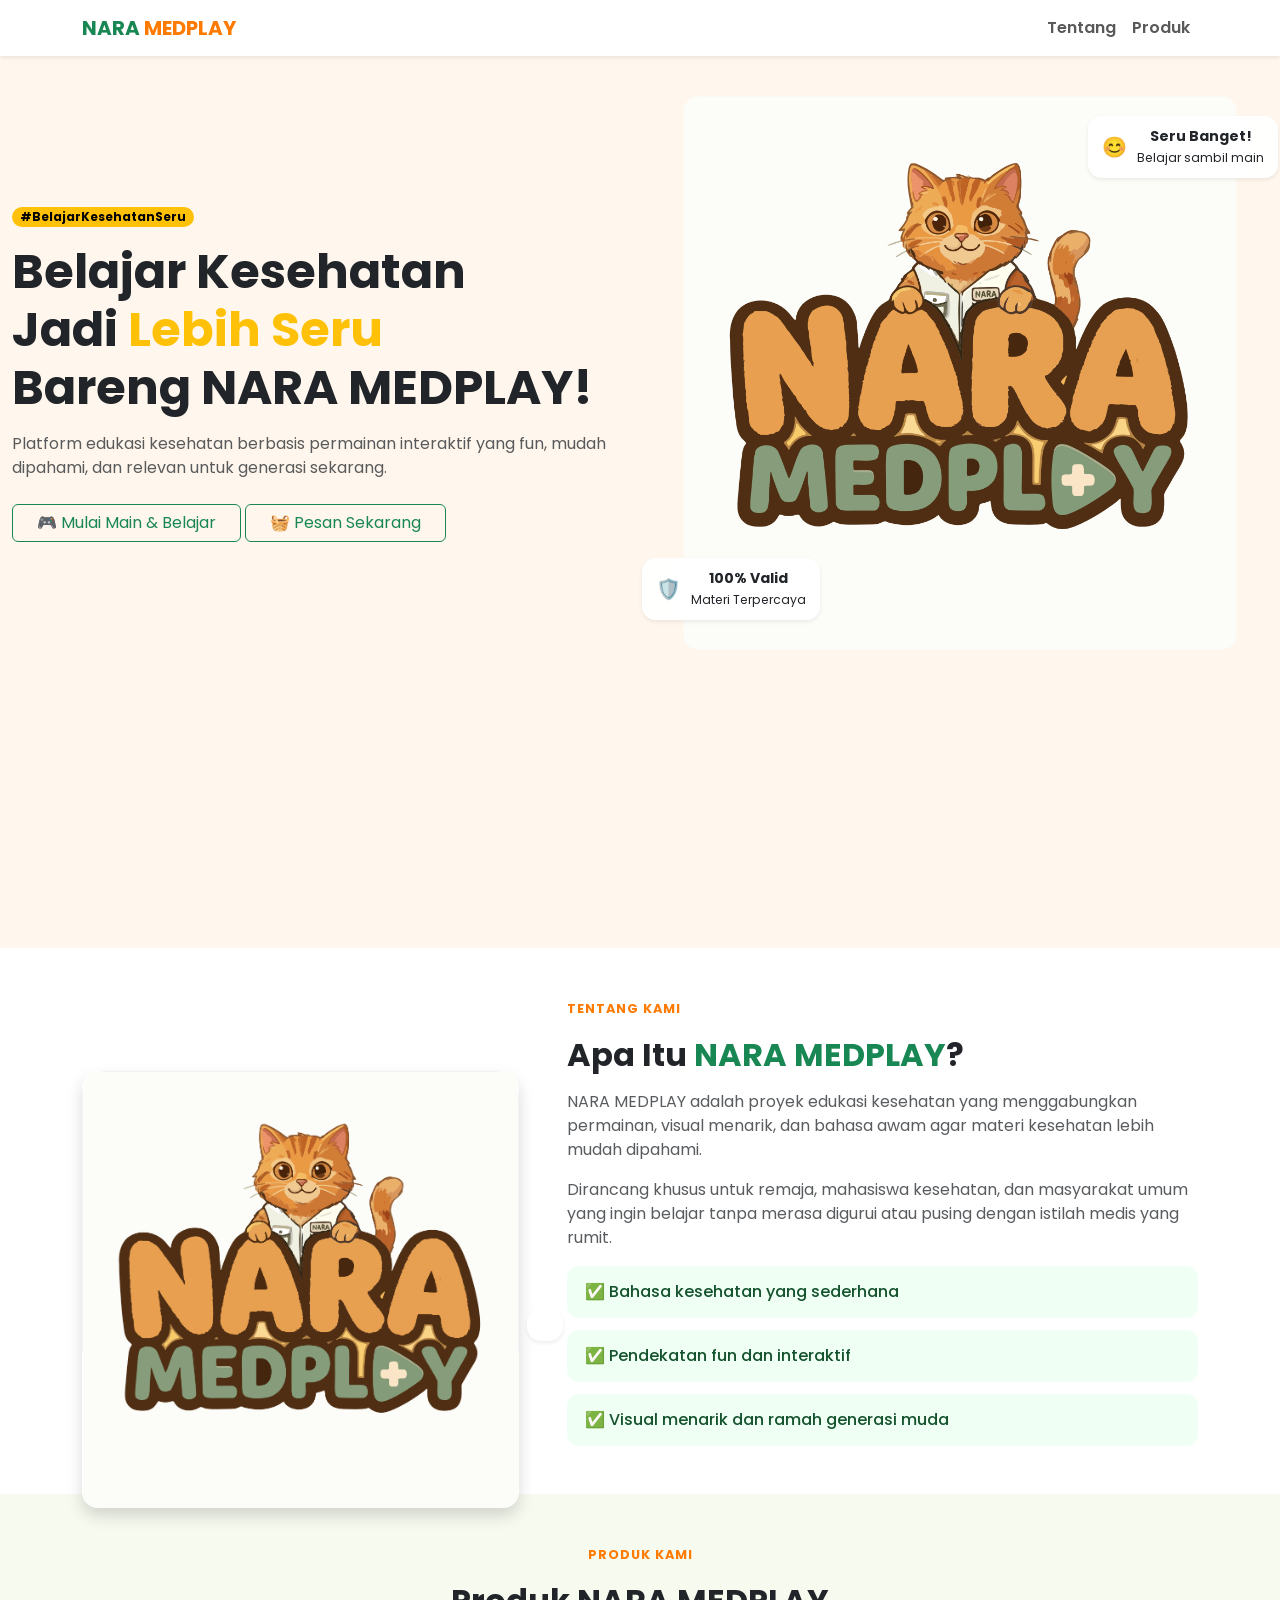
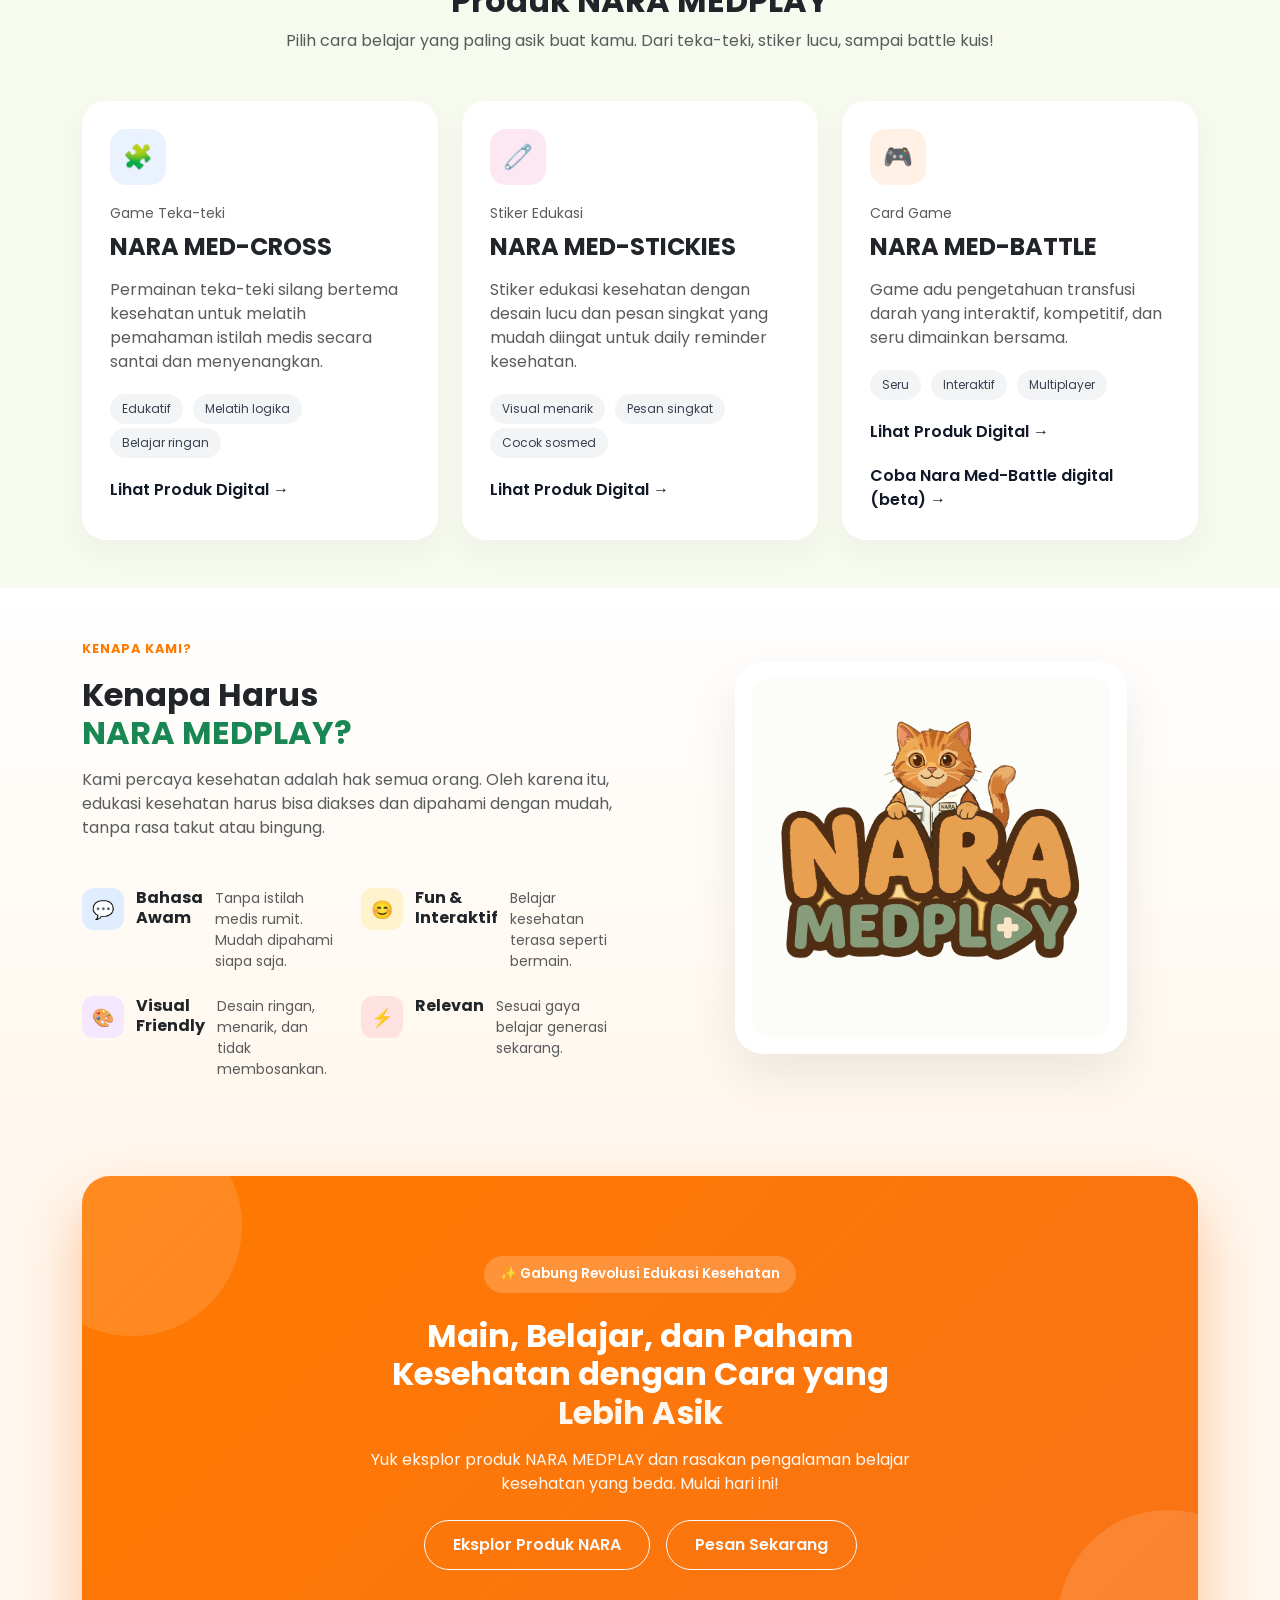
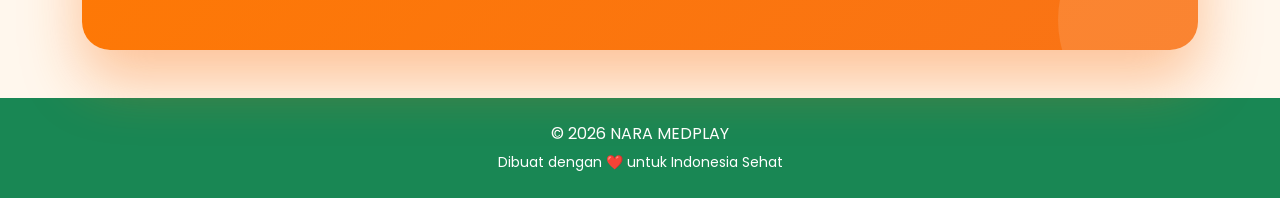
==== commit 03b6eeed: "update content" ====
--- a/index.html
+++ b/index.html
@@ -70,9 +70,14 @@
           Lihat Produk
         </a> -->
         <a href="#produk" class="btn btn-outline-success px-4">
-          ▶ Mulai Main & Belajar
+          🎮 Mulai Main & Belajar
         </a>
-      </div>
+
+         <a href="wa.me/62895634124317" class="btn btn-outline-success px-4">
+           🧺 Pesan Sekarang
+        </a>
+      </div>
+      
     </div>
 
     <!-- KANAN: LOGO -->
@@ -211,7 +216,7 @@
           </div>
 
           <a href="http://lynk.id/naramedplay/k17z0goypkzx/checkout" class="product-link">
-            Pelajari Selengkapnya →
+            Lihat Produk Digital →
           </a>
         </div>
       </div>
@@ -238,7 +243,7 @@
           </div>
 
           <a href="http://lynk.id/naramedplay/7kxyqwqer96e/checkout" class="product-link">
-            Pelajari Selengkapnya →
+           Lihat Produk Digital →
           </a>
         </div>
       </div>
@@ -265,7 +270,7 @@
           </div>
 
           <a href="http://lynk.id/naramedplay/v87lrx001ymn/checkout" class="product-link">
-            Pelajari Selengkapnya →
+            Lihat Produk Digital →
           </a>
 
           <a href="https://blood-card-clash.base44.app" class="product-link">
@@ -414,6 +419,10 @@
         </a> -->
         <a href="#produk" class="btn btn-outline-light cta-btn-secondary">
           Eksplor Produk NARA
+        </a>
+
+                <a href="wa.me/62895634124317" class="btn btn-outline-light cta-btn-secondary">
+           Pesan Sekarang
         </a>
       </div>
 
